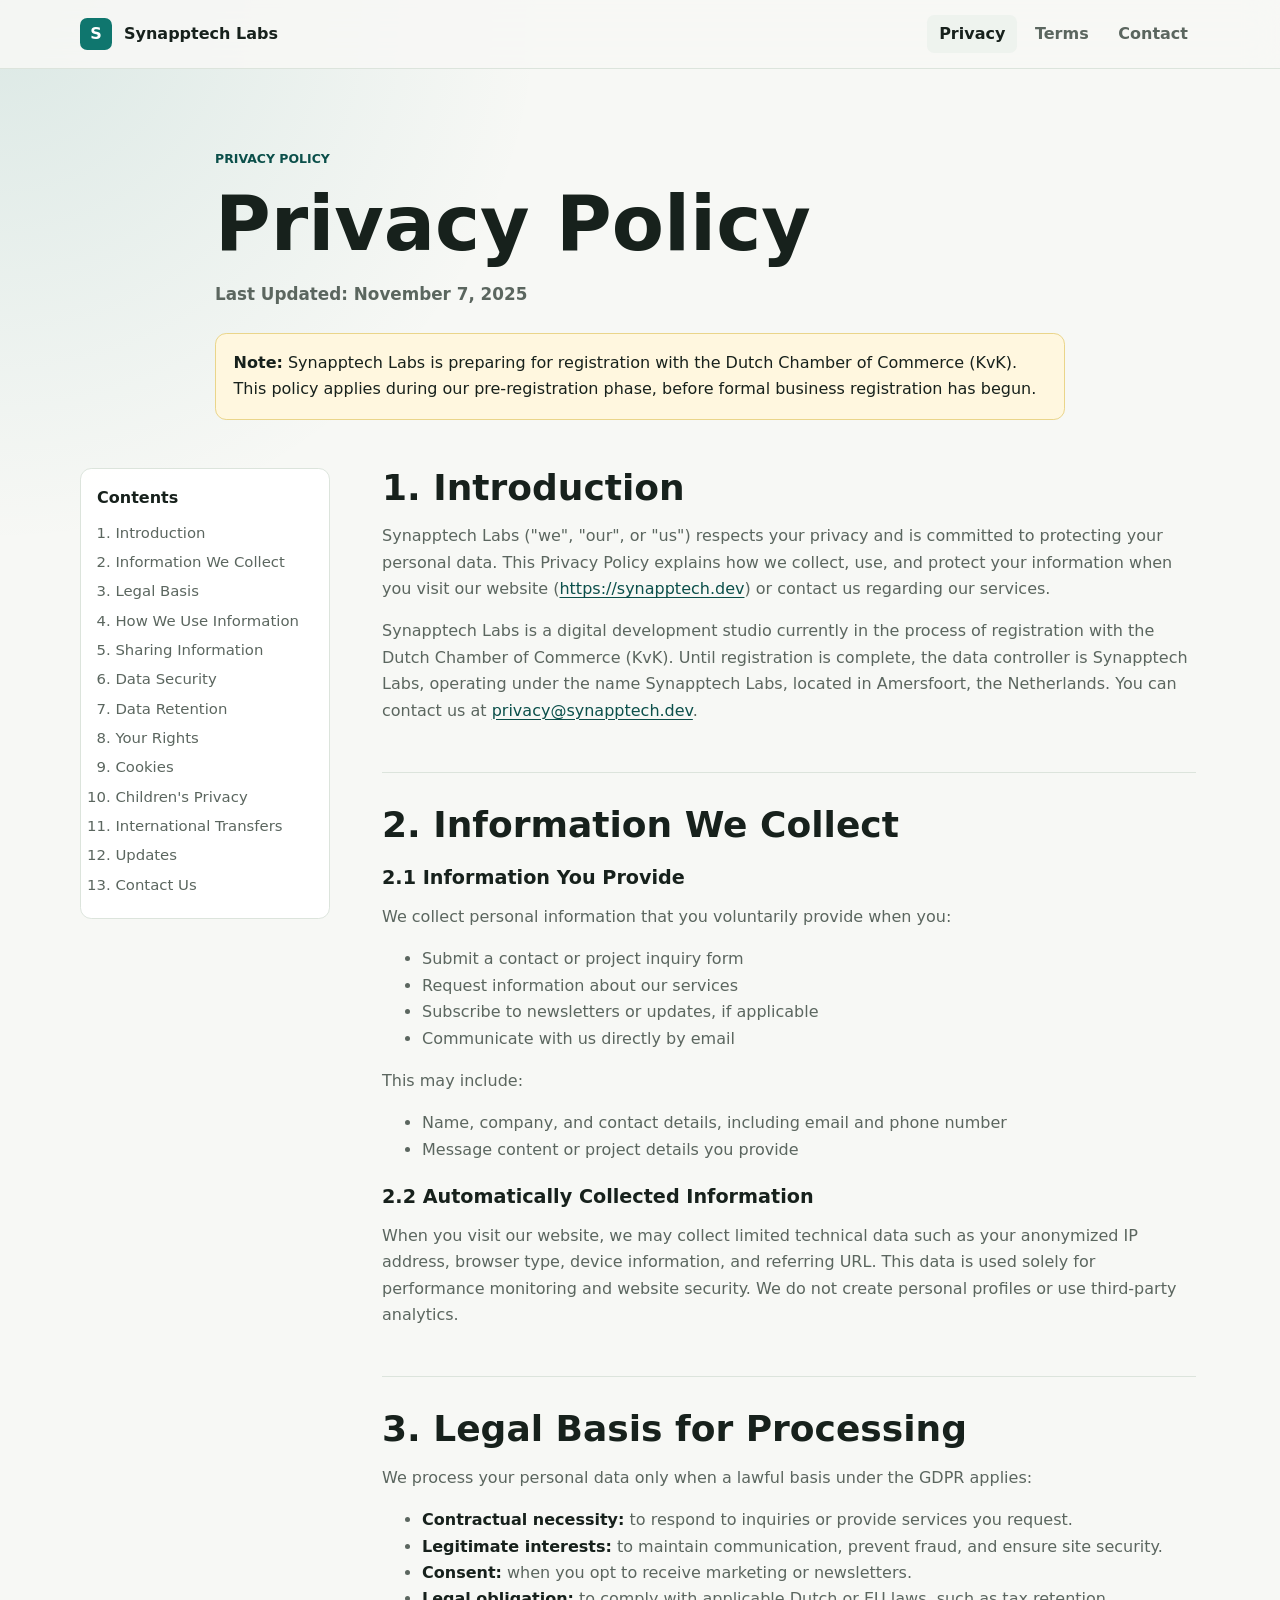
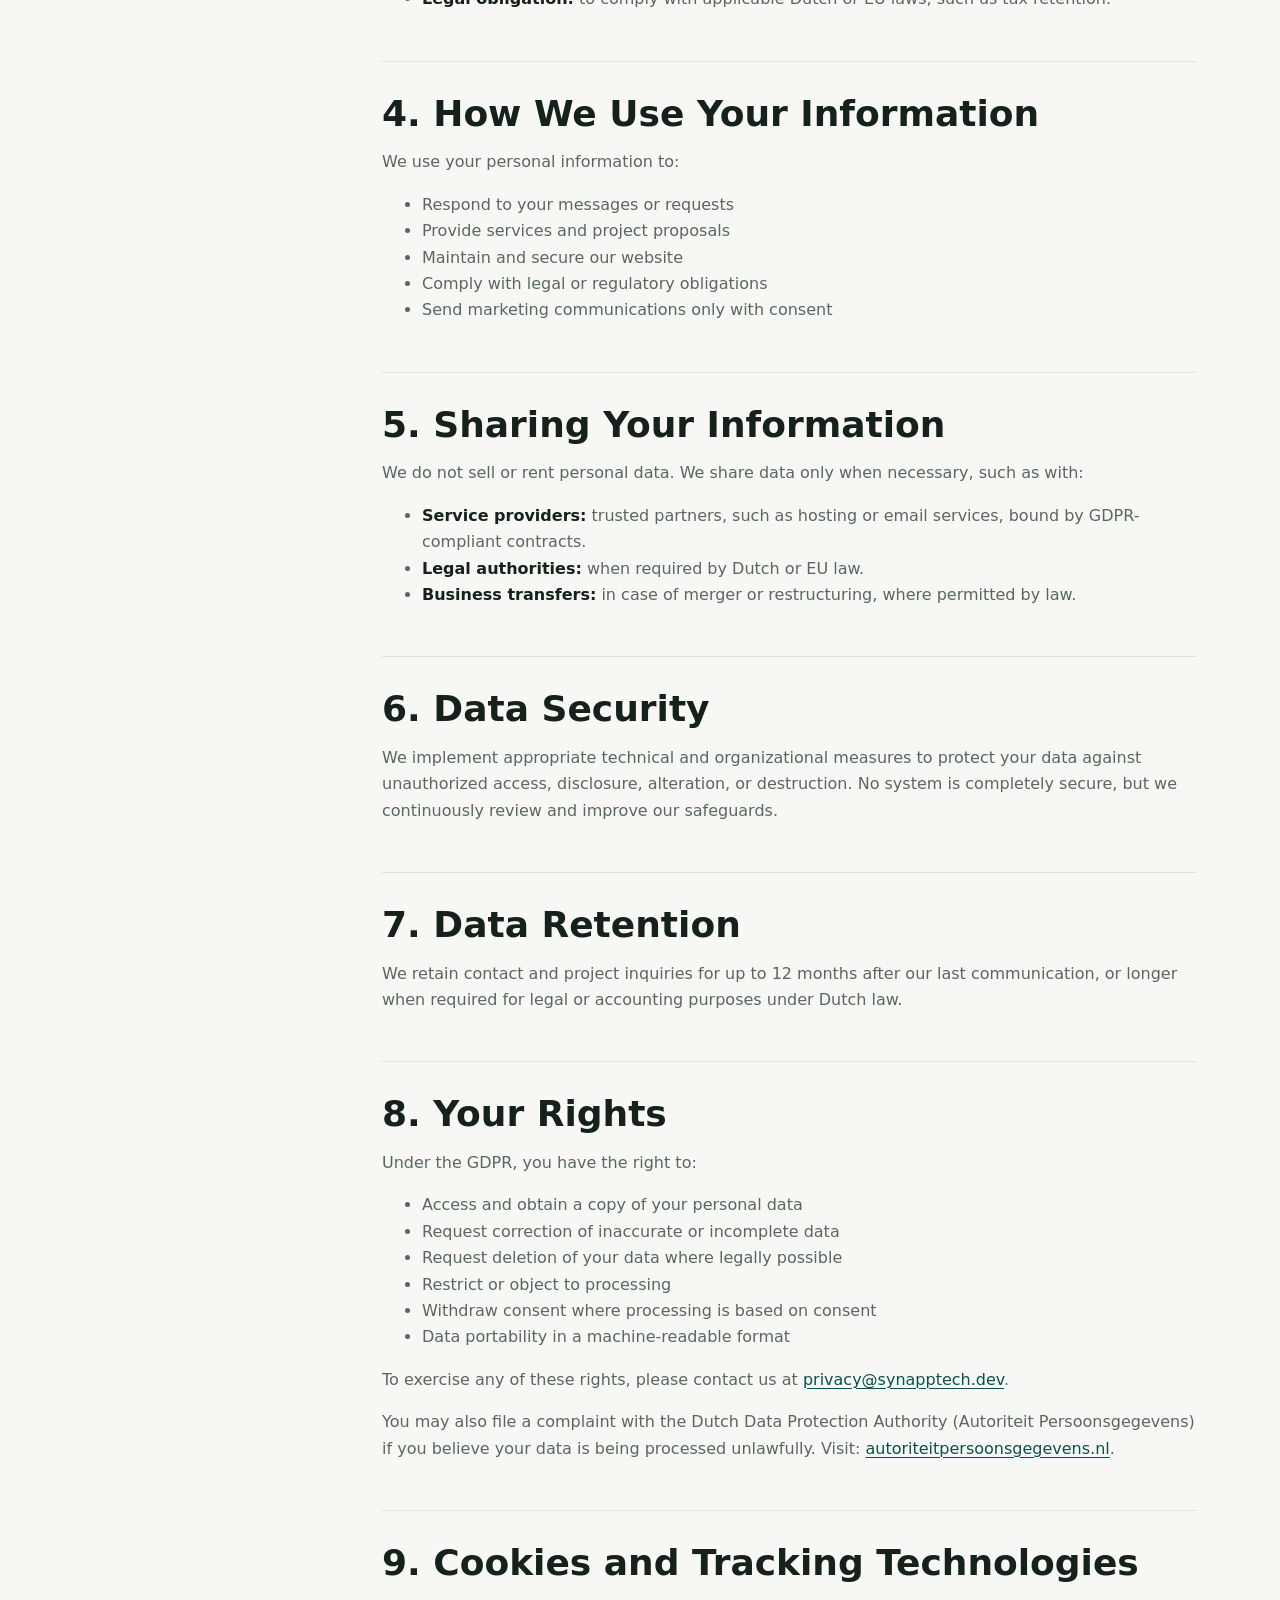
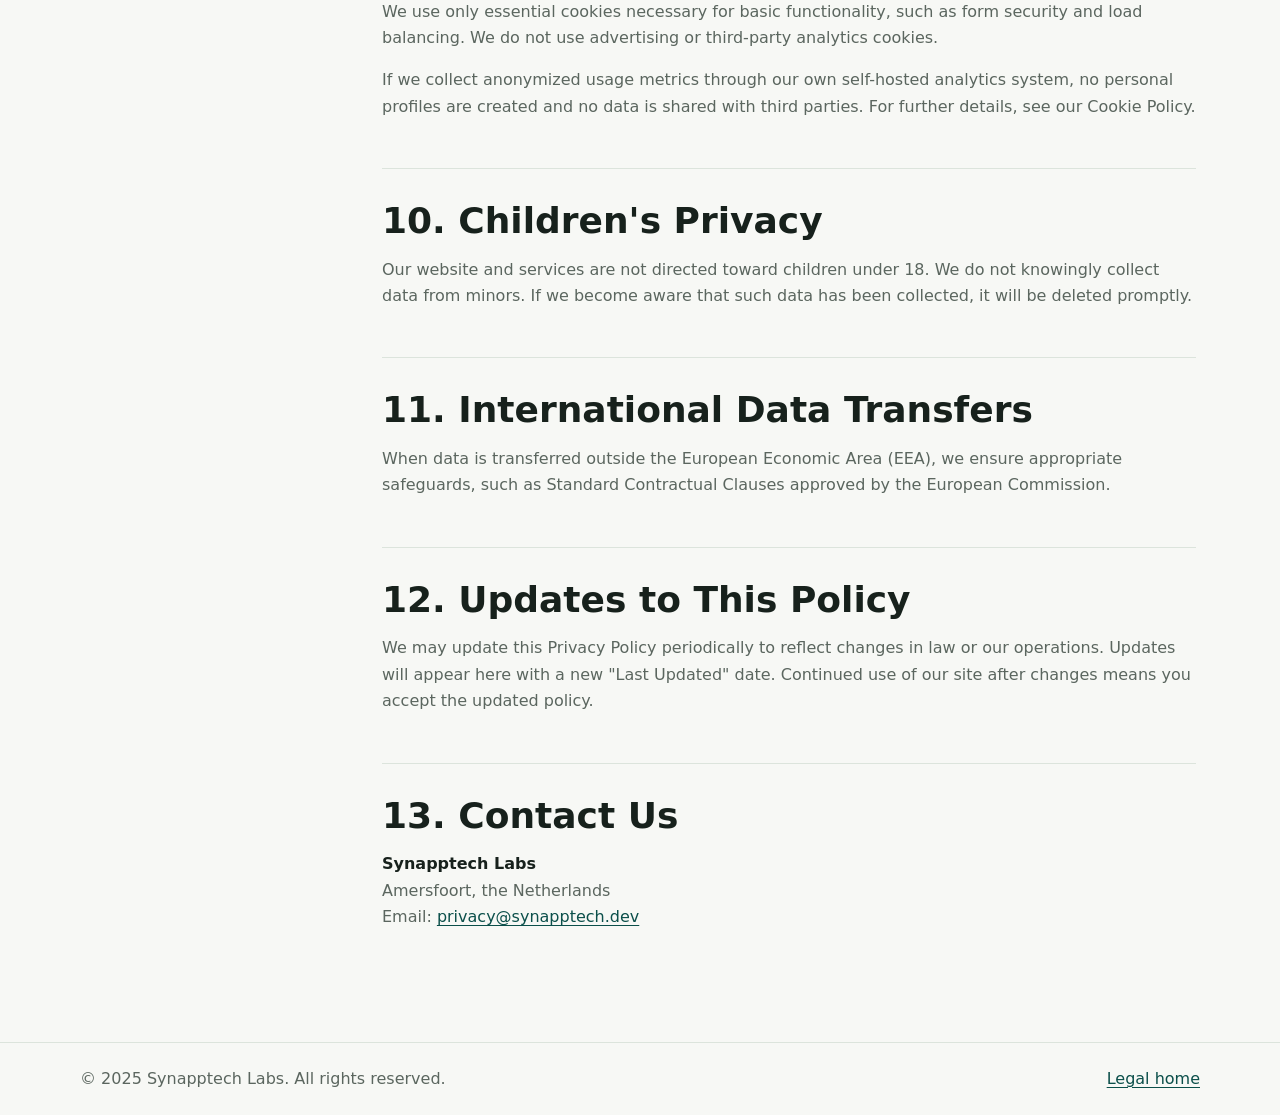
==== privacy/index.html @ 9f3764e8 "Add legal documentation and site structure for Synapptech Labs" ====
<!doctype html>
<html lang="en">
<head>
  <meta charset="utf-8">
  <meta name="viewport" content="width=device-width, initial-scale=1">
  <title>Privacy Policy | Synapptech Labs</title>
  <meta name="description" content="Privacy Policy for Synapptech Labs. Last updated November 7, 2025.">
  <link rel="stylesheet" href="../assets/styles.css">
  <link rel="icon" href="../assets/favicon.svg" type="image/svg+xml">
</head>
<body>
  <a class="skip-link" href="#main">Skip to content</a>
  <header class="site-header">
    <nav class="nav" aria-label="Main navigation">
      <a class="brand" href="../" aria-label="Synapptech Labs legal home">
        <span class="brand-mark" aria-hidden="true">S</span>
        <span>Synapptech Labs</span>
      </a>
      <div class="nav-links">
        <a aria-current="page" href="./">Privacy</a>
        <a href="../terms/">Terms</a>
        <a href="mailto:privacy@synapptech.dev">Contact</a>
      </div>
    </nav>
  </header>

  <main id="main" class="legal-page">
    <section class="legal-hero">
      <div class="container narrow">
        <p class="eyebrow">Privacy Policy</p>
        <h1>Privacy Policy</h1>
        <p class="last-updated">Last Updated: November 7, 2025</p>
        <div class="notice" role="note">
          <strong>Note:</strong> Synapptech Labs is preparing for registration with the Dutch Chamber of Commerce (KvK). This policy applies during our pre-registration phase, before formal business registration has begun.
        </div>
      </div>
    </section>

    <div class="container legal-layout">
      <aside class="toc" aria-label="Privacy policy sections">
        <p>Contents</p>
        <ol>
          <li><a href="#introduction">Introduction</a></li>
          <li><a href="#information-we-collect">Information We Collect</a></li>
          <li><a href="#legal-basis">Legal Basis</a></li>
          <li><a href="#use">How We Use Information</a></li>
          <li><a href="#sharing">Sharing Information</a></li>
          <li><a href="#security">Data Security</a></li>
          <li><a href="#retention">Data Retention</a></li>
          <li><a href="#rights">Your Rights</a></li>
          <li><a href="#cookies">Cookies</a></li>
          <li><a href="#children">Children's Privacy</a></li>
          <li><a href="#transfers">International Transfers</a></li>
          <li><a href="#updates">Updates</a></li>
          <li><a href="#contact">Contact Us</a></li>
        </ol>
      </aside>

      <article class="legal-content">
        <section id="introduction">
          <h2>1. Introduction</h2>
          <p>Synapptech Labs ("we", "our", or "us") respects your privacy and is committed to protecting your personal data. This Privacy Policy explains how we collect, use, and protect your information when you visit our website (<a href="https://synapptech.dev">https://synapptech.dev</a>) or contact us regarding our services.</p>
          <p>Synapptech Labs is a digital development studio currently in the process of registration with the Dutch Chamber of Commerce (KvK). Until registration is complete, the data controller is Synapptech Labs, operating under the name Synapptech Labs, located in Amersfoort, the Netherlands. You can contact us at <a href="mailto:privacy@synapptech.dev">privacy@synapptech.dev</a>.</p>
        </section>

        <section id="information-we-collect">
          <h2>2. Information We Collect</h2>
          <h3>2.1 Information You Provide</h3>
          <p>We collect personal information that you voluntarily provide when you:</p>
          <ul>
            <li>Submit a contact or project inquiry form</li>
            <li>Request information about our services</li>
            <li>Subscribe to newsletters or updates, if applicable</li>
            <li>Communicate with us directly by email</li>
          </ul>
          <p>This may include:</p>
          <ul>
            <li>Name, company, and contact details, including email and phone number</li>
            <li>Message content or project details you provide</li>
          </ul>
          <h3>2.2 Automatically Collected Information</h3>
          <p>When you visit our website, we may collect limited technical data such as your anonymized IP address, browser type, device information, and referring URL. This data is used solely for performance monitoring and website security. We do not create personal profiles or use third-party analytics.</p>
        </section>

        <section id="legal-basis">
          <h2>3. Legal Basis for Processing</h2>
          <p>We process your personal data only when a lawful basis under the GDPR applies:</p>
          <ul>
            <li><strong>Contractual necessity:</strong> to respond to inquiries or provide services you request.</li>
            <li><strong>Legitimate interests:</strong> to maintain communication, prevent fraud, and ensure site security.</li>
            <li><strong>Consent:</strong> when you opt to receive marketing or newsletters.</li>
            <li><strong>Legal obligation:</strong> to comply with applicable Dutch or EU laws, such as tax retention.</li>
          </ul>
        </section>

        <section id="use">
          <h2>4. How We Use Your Information</h2>
          <p>We use your personal information to:</p>
          <ul>
            <li>Respond to your messages or requests</li>
            <li>Provide services and project proposals</li>
            <li>Maintain and secure our website</li>
            <li>Comply with legal or regulatory obligations</li>
            <li>Send marketing communications only with consent</li>
          </ul>
        </section>

        <section id="sharing">
          <h2>5. Sharing Your Information</h2>
          <p>We do not sell or rent personal data. We share data only when necessary, such as with:</p>
          <ul>
            <li><strong>Service providers:</strong> trusted partners, such as hosting or email services, bound by GDPR-compliant contracts.</li>
            <li><strong>Legal authorities:</strong> when required by Dutch or EU law.</li>
            <li><strong>Business transfers:</strong> in case of merger or restructuring, where permitted by law.</li>
          </ul>
        </section>

        <section id="security">
          <h2>6. Data Security</h2>
          <p>We implement appropriate technical and organizational measures to protect your data against unauthorized access, disclosure, alteration, or destruction. No system is completely secure, but we continuously review and improve our safeguards.</p>
        </section>

        <section id="retention">
          <h2>7. Data Retention</h2>
          <p>We retain contact and project inquiries for up to 12 months after our last communication, or longer when required for legal or accounting purposes under Dutch law.</p>
        </section>

        <section id="rights">
          <h2>8. Your Rights</h2>
          <p>Under the GDPR, you have the right to:</p>
          <ul>
            <li>Access and obtain a copy of your personal data</li>
            <li>Request correction of inaccurate or incomplete data</li>
            <li>Request deletion of your data where legally possible</li>
            <li>Restrict or object to processing</li>
            <li>Withdraw consent where processing is based on consent</li>
            <li>Data portability in a machine-readable format</li>
          </ul>
          <p>To exercise any of these rights, please contact us at <a href="mailto:privacy@synapptech.dev">privacy@synapptech.dev</a>.</p>
          <p>You may also file a complaint with the Dutch Data Protection Authority (Autoriteit Persoonsgegevens) if you believe your data is being processed unlawfully. Visit: <a href="https://autoriteitpersoonsgegevens.nl/">autoriteitpersoonsgegevens.nl</a>.</p>
        </section>

        <section id="cookies">
          <h2>9. Cookies and Tracking Technologies</h2>
          <p>We use only essential cookies necessary for basic functionality, such as form security and load balancing. We do not use advertising or third-party analytics cookies.</p>
          <p>If we collect anonymized usage metrics through our own self-hosted analytics system, no personal profiles are created and no data is shared with third parties. For further details, see our Cookie Policy.</p>
        </section>

        <section id="children">
          <h2>10. Children's Privacy</h2>
          <p>Our website and services are not directed toward children under 18. We do not knowingly collect data from minors. If we become aware that such data has been collected, it will be deleted promptly.</p>
        </section>

        <section id="transfers">
          <h2>11. International Data Transfers</h2>
          <p>When data is transferred outside the European Economic Area (EEA), we ensure appropriate safeguards, such as Standard Contractual Clauses approved by the European Commission.</p>
        </section>

        <section id="updates">
          <h2>12. Updates to This Policy</h2>
          <p>We may update this Privacy Policy periodically to reflect changes in law or our operations. Updates will appear here with a new "Last Updated" date. Continued use of our site after changes means you accept the updated policy.</p>
        </section>

        <section id="contact">
          <h2>13. Contact Us</h2>
          <address>
            <strong>Synapptech Labs</strong><br>
            Amersfoort, the Netherlands<br>
            Email: <a href="mailto:privacy@synapptech.dev">privacy@synapptech.dev</a>
          </address>
        </section>
      </article>
    </div>
  </main>

  <footer class="site-footer">
    <div class="container footer-grid">
      <p>&copy; 2025 Synapptech Labs. All rights reserved.</p>
      <p><a href="../">Legal home</a></p>
    </div>
  </footer>
</body>
</html>
---- assets/styles.css ----
:root {
  color-scheme: light dark;
  --bg: #f7f8f5;
  --surface: #ffffff;
  --surface-muted: #eef3ee;
  --text: #17211c;
  --muted: #5b665f;
  --border: #dce4dc;
  --accent: #0f766e;
  --accent-strong: #0b4f4a;
  --accent-soft: #d9f3ee;
  --warning: #fff7df;
  --warning-border: #ead58a;
  --shadow: 0 22px 60px rgba(23, 33, 28, 0.10);
  --max: 1120px;
}

@media (prefers-color-scheme: dark) {
  :root {
    --bg: #101613;
    --surface: #17211c;
    --surface-muted: #1f2b25;
    --text: #edf4ef;
    --muted: #b5c2ba;
    --border: #2d3b33;
    --accent: #52c7b8;
    --accent-strong: #9de5db;
    --accent-soft: #173d39;
    --warning: #2d2916;
    --warning-border: #716123;
    --shadow: 0 22px 60px rgba(0, 0, 0, 0.25);
  }
}

* {
  box-sizing: border-box;
}

html {
  scroll-behavior: smooth;
}

body {
  margin: 0;
  background:
    radial-gradient(circle at top left, rgba(15, 118, 110, 0.12), transparent 34rem),
    var(--bg);
  color: var(--text);
  font-family: Inter, ui-sans-serif, system-ui, -apple-system, BlinkMacSystemFont, "Segoe UI", sans-serif;
  font-size: 16px;
  line-height: 1.65;
}

a {
  color: var(--accent-strong);
  text-decoration-thickness: 0.08em;
  text-underline-offset: 0.18em;
}

a:hover {
  color: var(--accent);
}

.skip-link {
  position: absolute;
  left: 1rem;
  top: -4rem;
  z-index: 10;
  padding: 0.7rem 1rem;
  border-radius: 0.5rem;
  background: var(--text);
  color: var(--bg);
}

.skip-link:focus {
  top: 1rem;
}

.container {
  width: min(100% - 2rem, var(--max));
  margin-inline: auto;
}

.narrow {
  width: min(100% - 2rem, 850px);
}

.site-header {
  position: sticky;
  top: 0;
  z-index: 5;
  background: color-mix(in srgb, var(--bg) 88%, transparent);
  border-bottom: 1px solid var(--border);
  backdrop-filter: blur(16px);
}

.nav {
  width: min(100% - 2rem, var(--max));
  min-height: 4.25rem;
  margin-inline: auto;
  display: flex;
  align-items: center;
  justify-content: space-between;
  gap: 1rem;
}

.brand {
  display: inline-flex;
  align-items: center;
  gap: 0.75rem;
  color: var(--text);
  font-weight: 760;
  text-decoration: none;
}

.brand-mark {
  width: 2rem;
  height: 2rem;
  display: inline-grid;
  place-items: center;
  border-radius: 0.45rem;
  background: var(--accent);
  color: white;
  font-weight: 800;
}

.nav-links {
  display: flex;
  align-items: center;
  gap: 0.35rem;
  flex-wrap: wrap;
  justify-content: flex-end;
}

.nav-links a {
  min-height: 2.4rem;
  display: inline-flex;
  align-items: center;
  border-radius: 0.45rem;
  padding: 0.35rem 0.75rem;
  color: var(--muted);
  font-weight: 650;
  text-decoration: none;
}

.nav-links a:hover,
.nav-links a[aria-current="page"] {
  background: var(--surface-muted);
  color: var(--text);
}

.hero,
.legal-hero {
  padding: 5rem 0 3rem;
}

.hero-grid {
  display: grid;
  grid-template-columns: minmax(0, 1.25fr) minmax(280px, 0.75fr);
  gap: 2rem;
  align-items: center;
}

.eyebrow,
.card-label {
  margin: 0 0 0.75rem;
  color: var(--accent-strong);
  font-size: 0.78rem;
  font-weight: 800;
  letter-spacing: 0;
  text-transform: uppercase;
}

h1,
h2,
h3 {
  margin: 0;
  line-height: 1.1;
  letter-spacing: 0;
}

h1 {
  max-width: 780px;
  font-size: clamp(2.35rem, 6vw, 4.75rem);
}

h2 {
  font-size: clamp(1.55rem, 3vw, 2.25rem);
}

h3 {
  font-size: 1.2rem;
}

.hero-copy {
  max-width: 680px;
  margin: 1.25rem 0 0;
  color: var(--muted);
  font-size: 1.15rem;
}

.actions {
  display: flex;
  gap: 0.8rem;
  flex-wrap: wrap;
  margin-top: 2rem;
}

.button {
  display: inline-flex;
  align-items: center;
  justify-content: center;
  min-height: 2.8rem;
  border-radius: 0.55rem;
  padding: 0.65rem 1rem;
  font-weight: 760;
  text-decoration: none;
}

.button-primary {
  background: var(--accent);
  color: white;
}

.button-secondary {
  background: var(--surface);
  border: 1px solid var(--border);
  color: var(--text);
}

.status-panel,
.policy-card,
.notice {
  border: 1px solid var(--border);
  border-radius: 0.7rem;
  background: var(--surface);
  box-shadow: var(--shadow);
}

.status-panel {
  padding: 1.25rem;
}

.status-panel dl {
  margin: 0;
  display: grid;
  gap: 1rem;
}

.status-panel div {
  padding-bottom: 1rem;
  border-bottom: 1px solid var(--border);
}

.status-panel div:last-child {
  padding-bottom: 0;
  border-bottom: 0;
}

dt {
  color: var(--muted);
  font-size: 0.82rem;
  font-weight: 750;
  text-transform: uppercase;
}

dd {
  margin: 0.18rem 0 0;
  font-weight: 700;
}

.section {
  padding: 2.5rem 0 5rem;
}

.section-heading {
  margin-bottom: 1.5rem;
}

.card-grid {
  display: grid;
  grid-template-columns: repeat(2, minmax(0, 1fr));
  gap: 1rem;
}

.policy-card {
  min-height: 15rem;
  padding: 1.4rem;
  display: flex;
  flex-direction: column;
  justify-content: space-between;
}

.policy-card p:not(.card-label) {
  color: var(--muted);
}

.text-link {
  font-weight: 760;
}

.last-updated {
  margin: 1rem 0 0;
  color: var(--muted);
  font-size: 1.05rem;
  font-weight: 650;
}

.notice {
  margin-top: 1.5rem;
  padding: 1rem 1.1rem;
  background: var(--warning);
  border-color: var(--warning-border);
  box-shadow: none;
}

.legal-layout {
  display: grid;
  grid-template-columns: 250px minmax(0, 1fr);
  gap: 3rem;
  align-items: start;
  padding-bottom: 5rem;
}

.toc {
  position: sticky;
  top: 5.75rem;
  padding: 1rem;
  border: 1px solid var(--border);
  border-radius: 0.7rem;
  background: color-mix(in srgb, var(--surface) 92%, transparent);
}

.toc p {
  margin: 0 0 0.6rem;
  font-weight: 800;
}

.toc ol {
  margin: 0;
  padding-left: 1.15rem;
}

.toc li {
  margin: 0.3rem 0;
  color: var(--muted);
  font-size: 0.93rem;
}

.toc a {
  color: var(--muted);
  text-decoration: none;
}

.toc a:hover {
  color: var(--accent-strong);
  text-decoration: underline;
}

.legal-content {
  padding: 0 0.25rem;
}

.legal-content section {
  scroll-margin-top: 6rem;
  padding: 2rem 0;
  border-top: 1px solid var(--border);
}

.legal-content section:first-child {
  border-top: 0;
  padding-top: 0;
}

.legal-content h2 {
  margin-bottom: 1rem;
}

.legal-content h3 {
  margin-top: 1.4rem;
  margin-bottom: 0.6rem;
}

.legal-content p,
.legal-content li {
  color: var(--muted);
}

.legal-content strong {
  color: var(--text);
}

.legal-content address {
  color: var(--muted);
  font-style: normal;
}

.site-footer {
  border-top: 1px solid var(--border);
  padding: 1.4rem 0;
  color: var(--muted);
}

.footer-grid {
  display: flex;
  justify-content: space-between;
  gap: 1rem;
  flex-wrap: wrap;
}

.footer-grid p {
  margin: 0;
}

@media (max-width: 820px) {
  .nav {
    align-items: flex-start;
    flex-direction: column;
    padding: 0.85rem 0;
  }

  .nav-links {
    width: 100%;
    justify-content: flex-start;
  }

  .hero,
  .legal-hero {
    padding: 3.5rem 0 2.2rem;
  }

  .hero-grid,
  .card-grid,
  .legal-layout {
    grid-template-columns: 1fr;
  }

  .toc {
    position: static;
  }
}

@media (max-width: 520px) {
  .container,
  .narrow,
  .nav {
    width: min(100% - 1rem, var(--max));
  }

  h1 {
    font-size: 2.25rem;
  }

  .button,
  .actions {
    width: 100%;
  }
}

@media print {
  .site-header,
  .toc,
  .site-footer,
  .actions {
    display: none;
  }

  body {
    background: white;
    color: black;
  }

  .legal-layout,
  .container,
  .narrow {
    display: block;
    width: 100%;
  }

  .notice {
    border: 1px solid #999;
    box-shadow: none;
  }
}
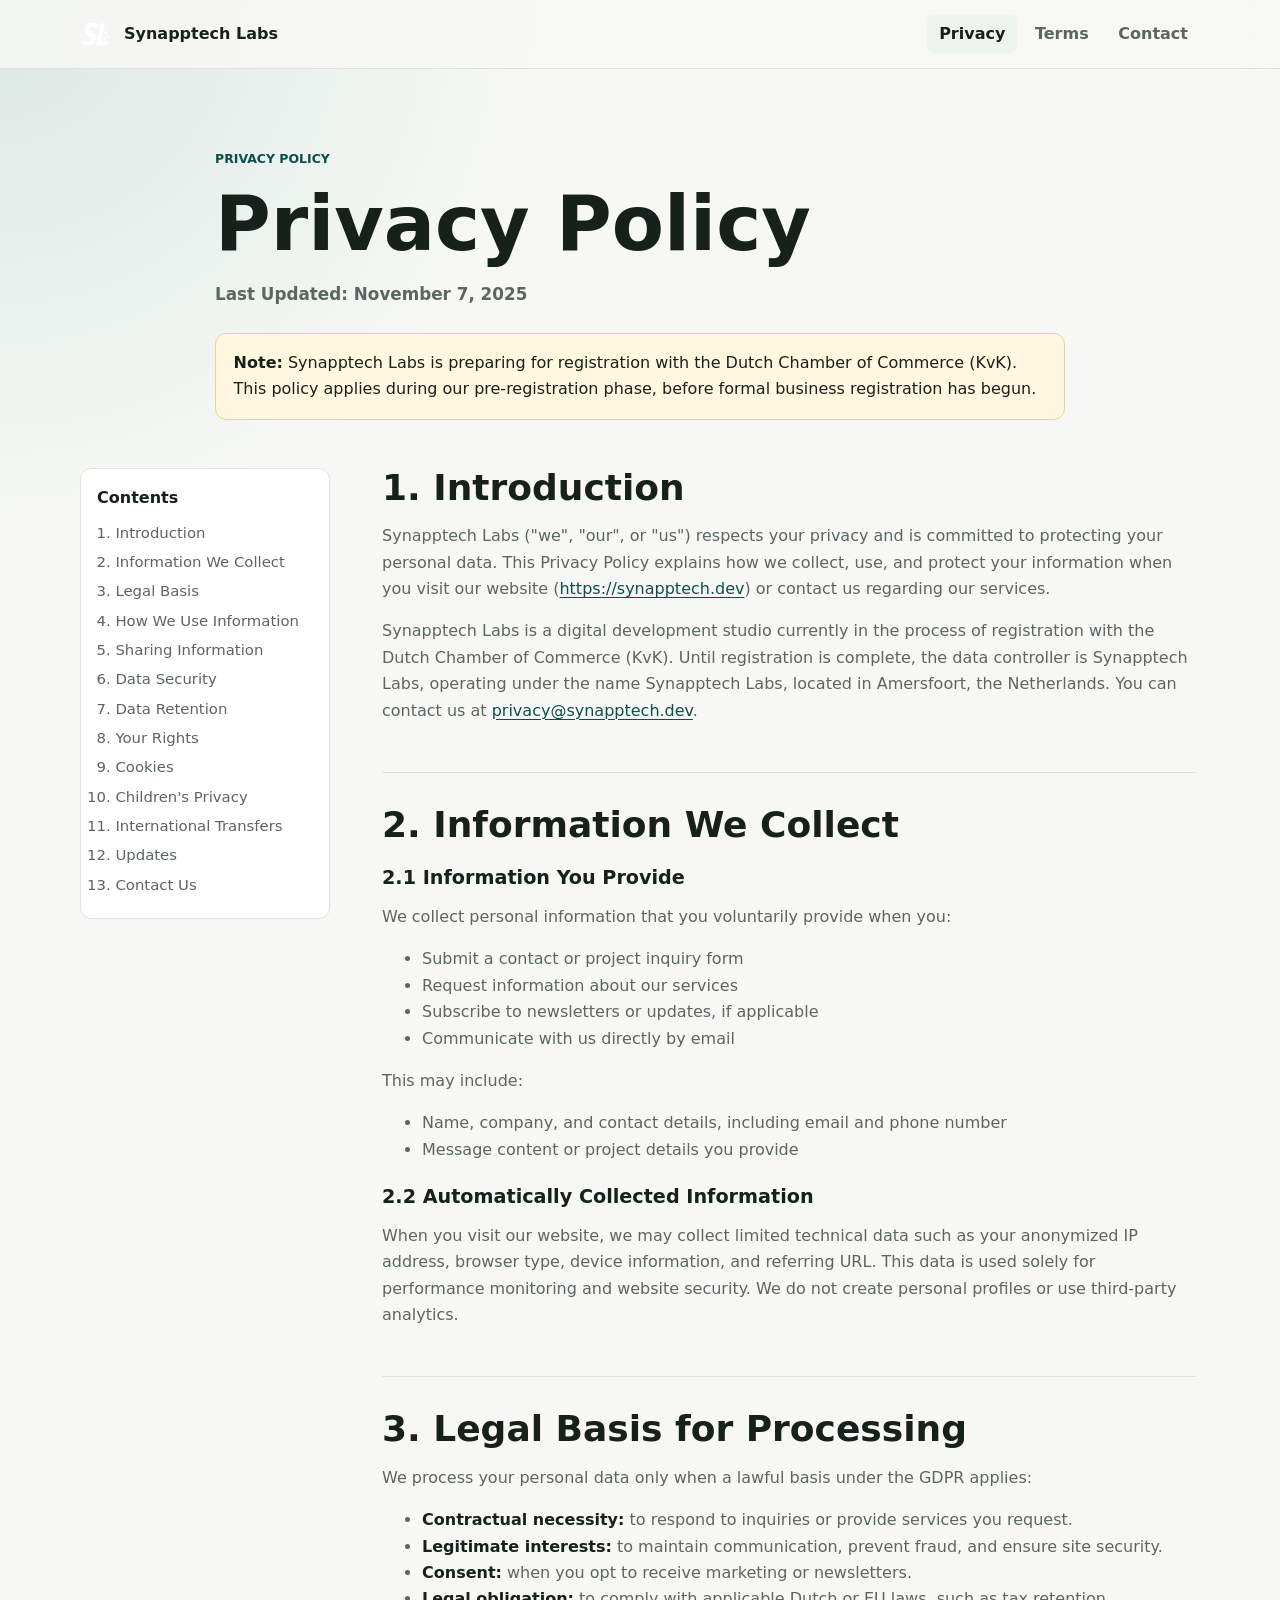
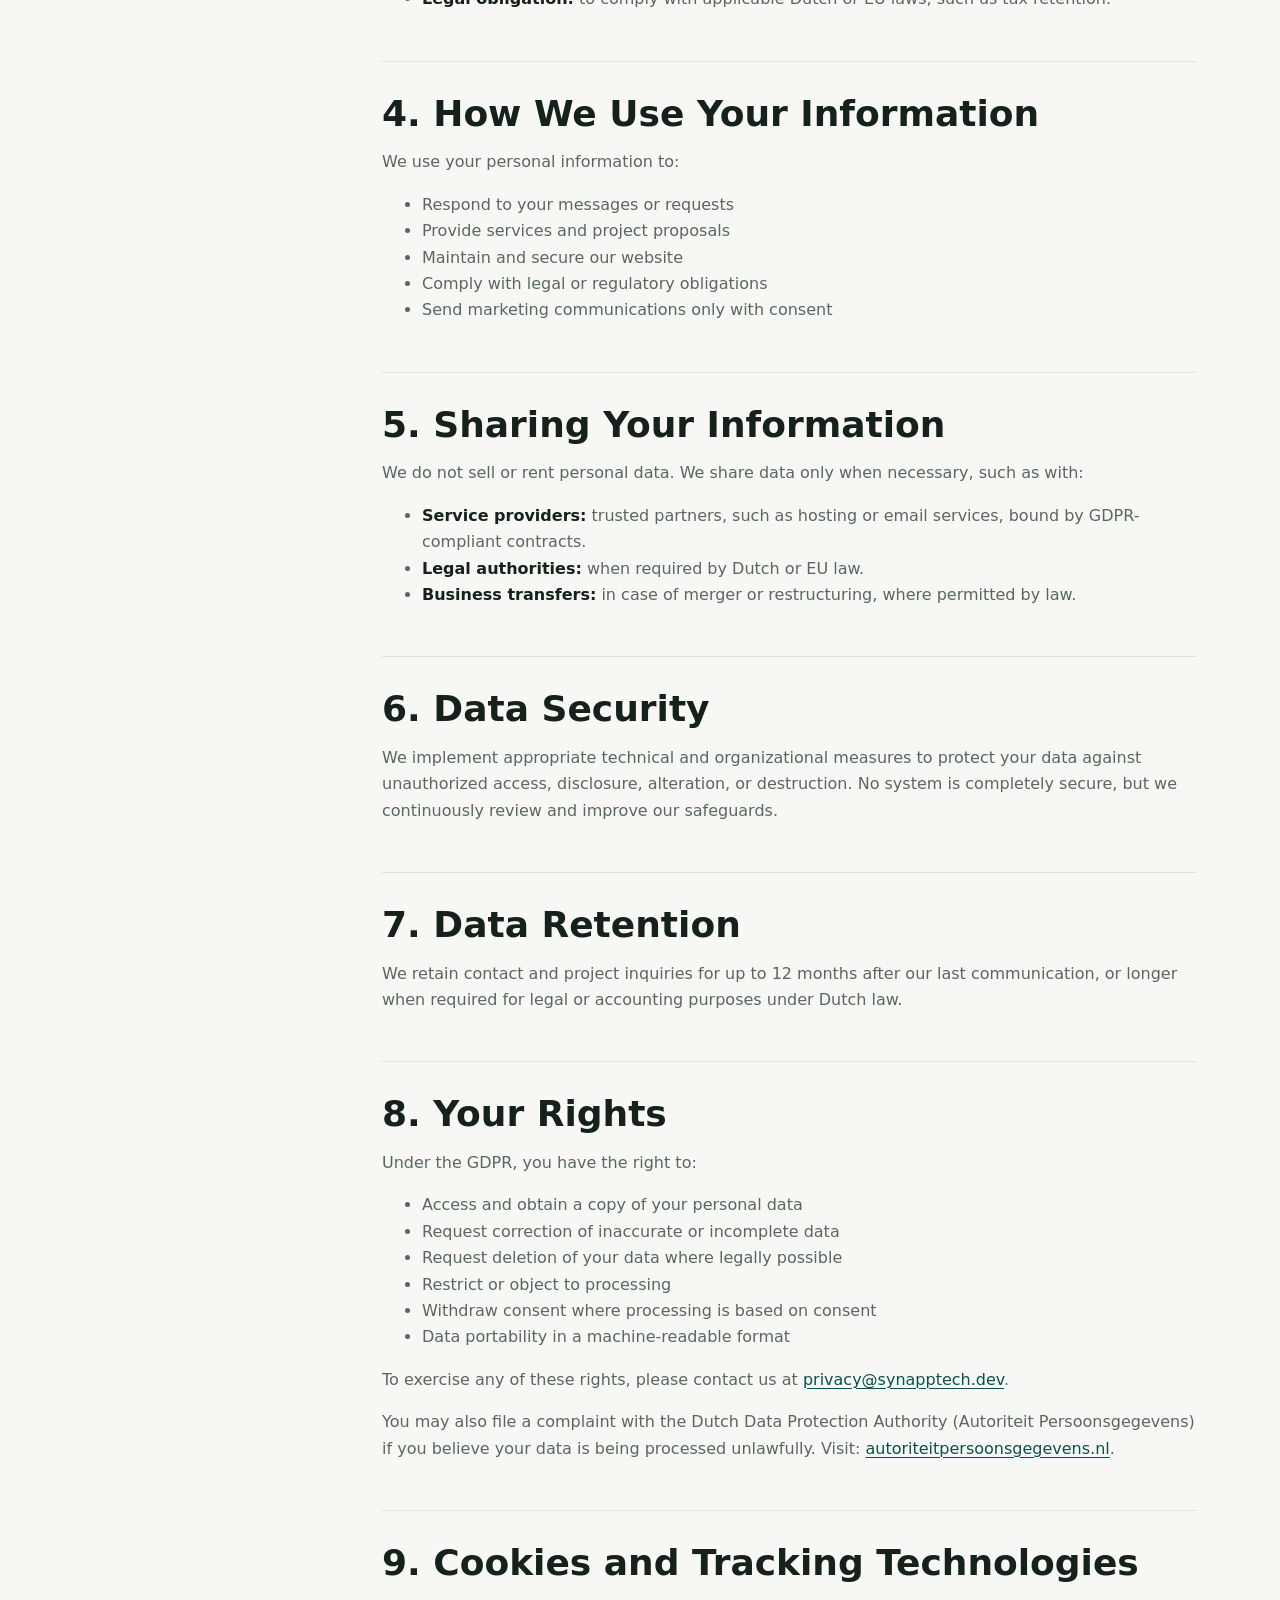
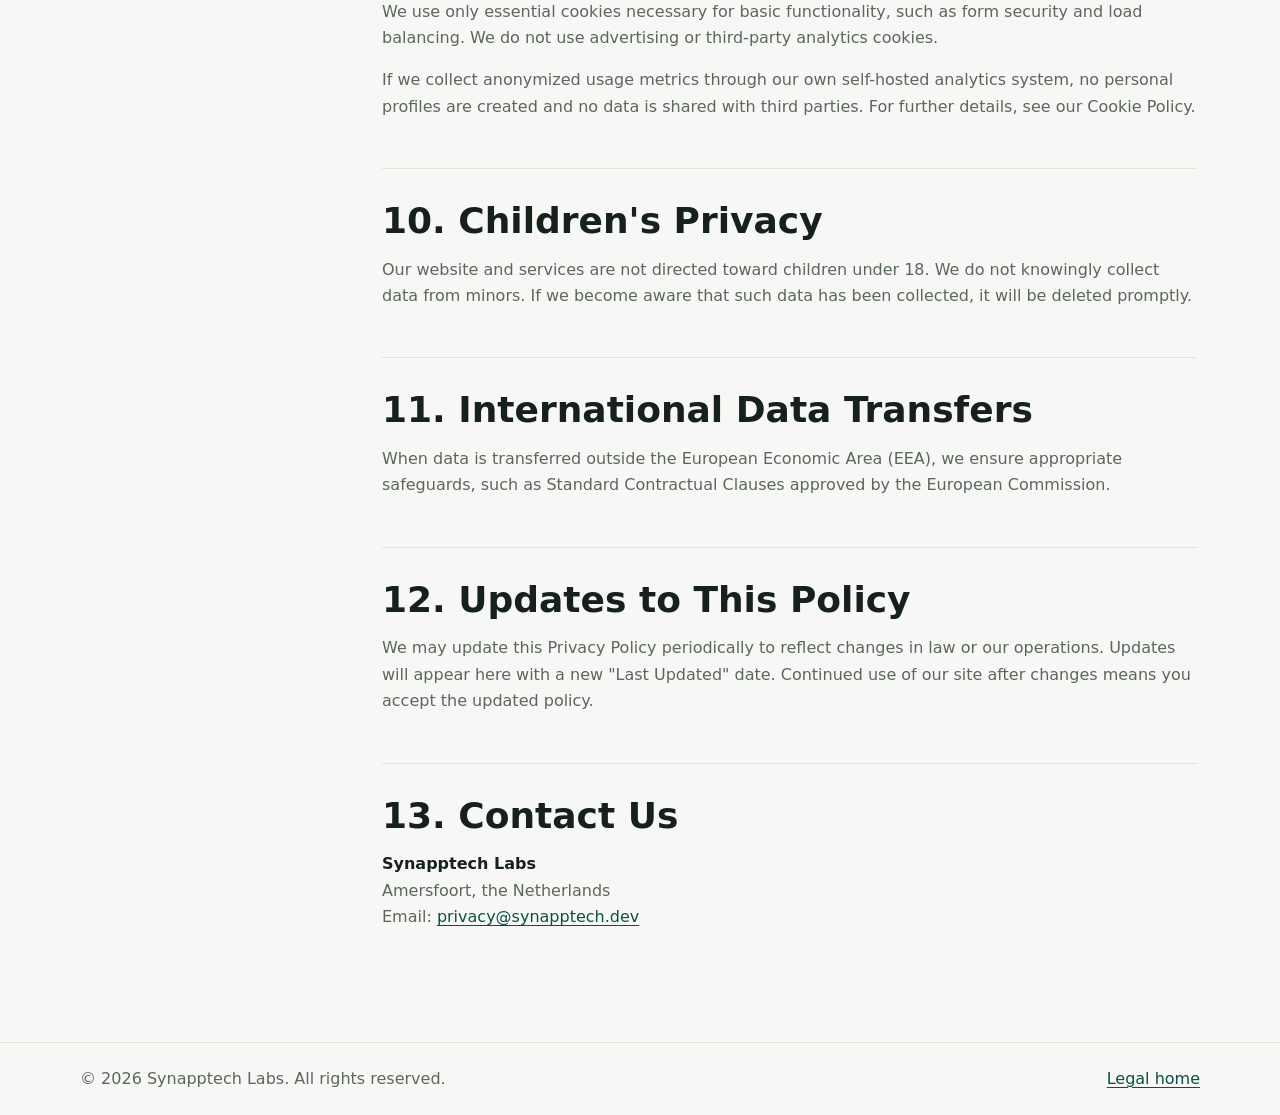
==== commit d7635af5: "Update favicon and logo, adjust footer copyright year, and refine brand mark display" ====
--- a/privacy/index.html
+++ b/privacy/index.html
@@ -6,14 +6,14 @@
   <title>Privacy Policy | Synapptech Labs</title>
   <meta name="description" content="Privacy Policy for Synapptech Labs. Last updated November 7, 2025.">
   <link rel="stylesheet" href="../assets/styles.css">
-  <link rel="icon" href="../assets/favicon.svg" type="image/svg+xml">
+  <link rel="icon" href="../assets/favicon.ico" type="image/x-icon">
 </head>
 <body>
   <a class="skip-link" href="#main">Skip to content</a>
   <header class="site-header">
     <nav class="nav" aria-label="Main navigation">
       <a class="brand" href="../" aria-label="Synapptech Labs legal home">
-        <span class="brand-mark" aria-hidden="true">S</span>
+        <img class="brand-mark" src="../assets/logo-large.png" alt="" aria-hidden="true">
         <span>Synapptech Labs</span>
       </a>
       <div class="nav-links">
@@ -175,7 +175,7 @@
 
   <footer class="site-footer">
     <div class="container footer-grid">
-      <p>&copy; 2025 Synapptech Labs. All rights reserved.</p>
+      <p>&copy; 2026 Synapptech Labs. All rights reserved.</p>
       <p><a href="../">Legal home</a></p>
     </div>
   </footer>
--- a/assets/styles.css
+++ b/assets/styles.css
@@ -116,12 +116,8 @@
 .brand-mark {
   width: 2rem;
   height: 2rem;
-  display: inline-grid;
-  place-items: center;
-  border-radius: 0.45rem;
-  background: var(--accent);
-  color: white;
-  font-weight: 800;
+  display: inline-block;
+  object-fit: contain;
 }
 
 .nav-links {
